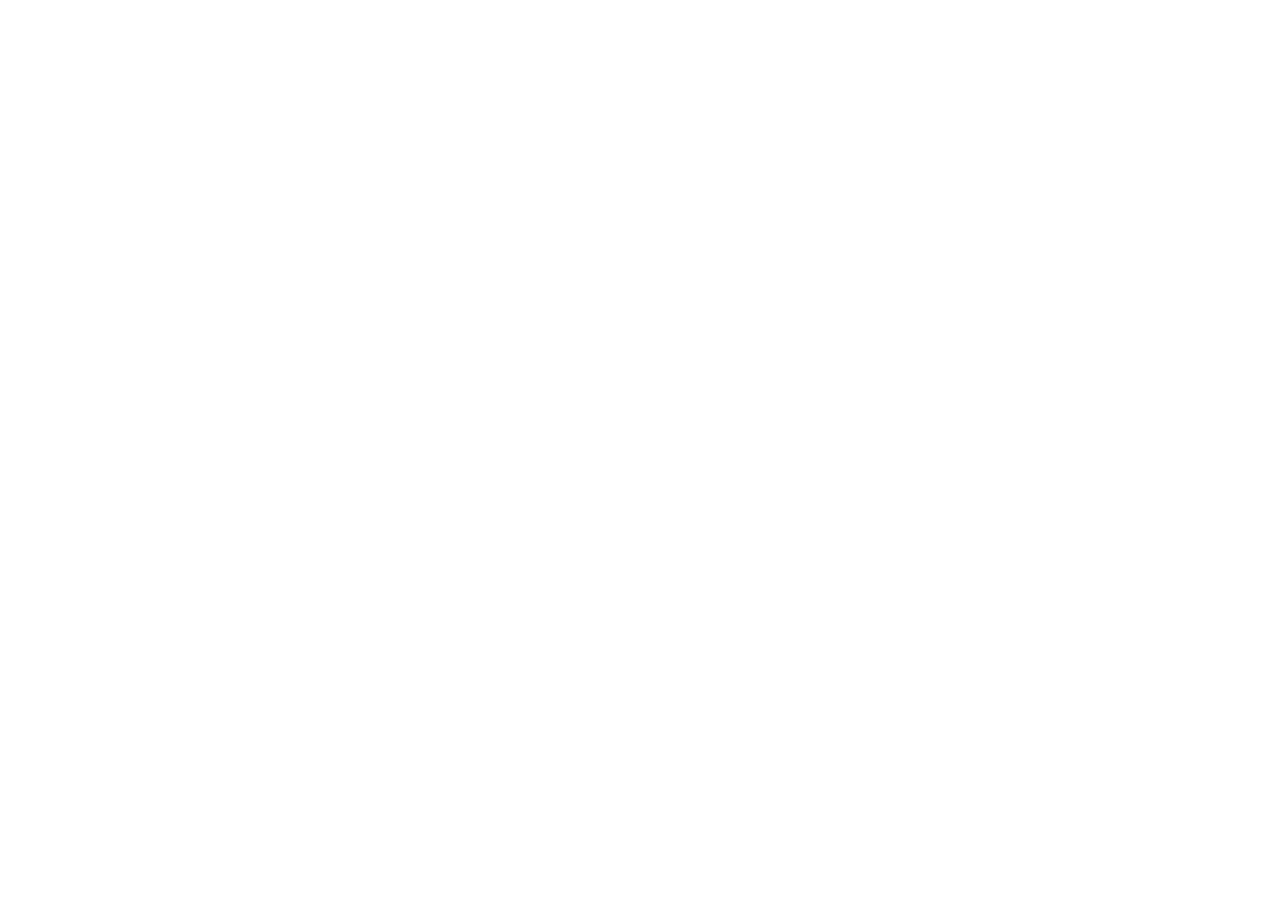
==== admin-dashboard.html @ 10f43ace "Added HTML and CSS file" ====
<!DOCTYPE html>
<html lang="en">
<head>
    <meta charset="UTF-8">
    <meta name="viewport" content="width=device-width, initial-scale=1.0">
    <title>Admin Dashboartd</title>
</head>
<body>
    
    
</body>
</html>
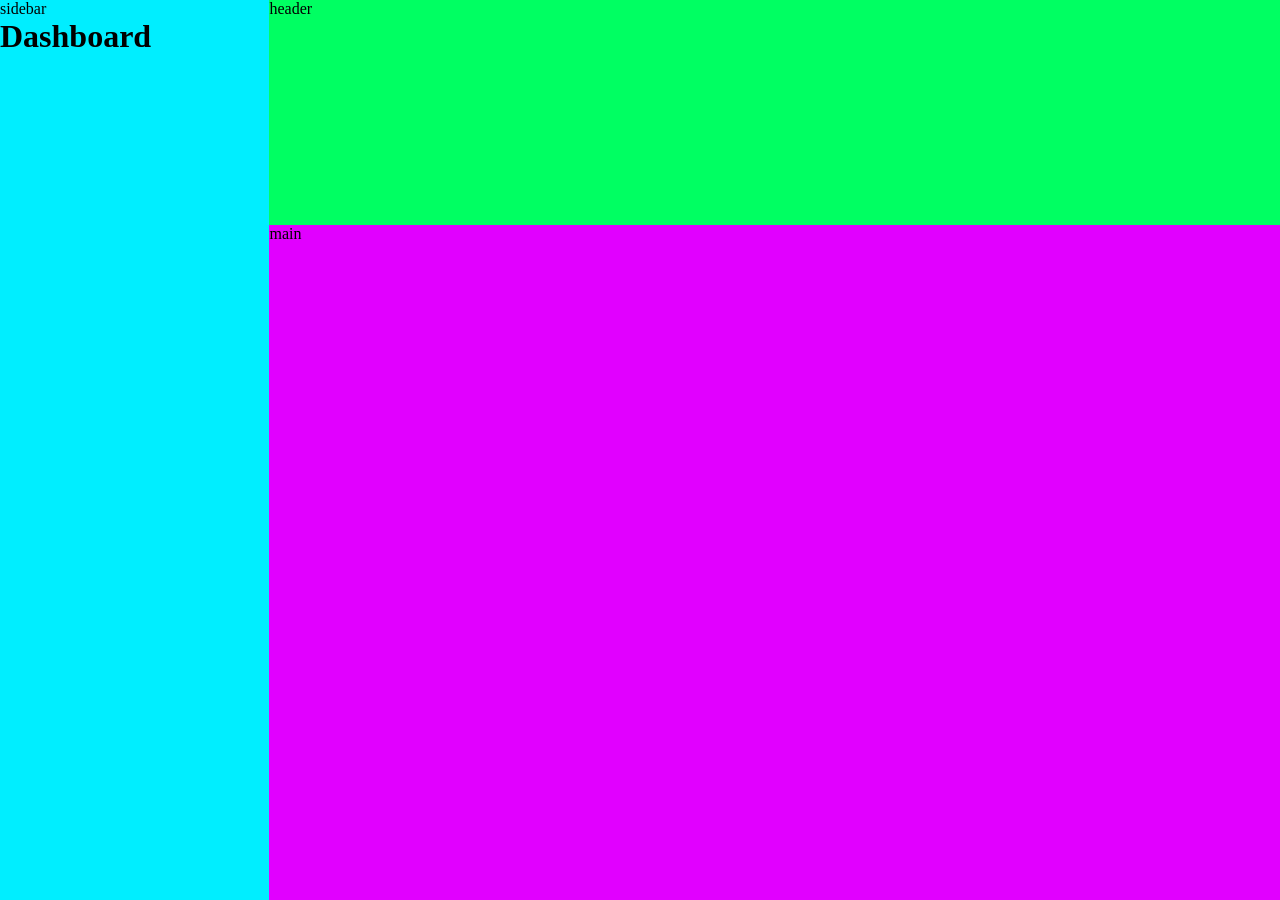
==== commit 03efa0d4: "Created main grid container and item" ====
--- a/admin-dashboard.html
+++ b/admin-dashboard.html
@@ -4,9 +4,15 @@
     <meta charset="UTF-8">
     <meta name="viewport" content="width=device-width, initial-scale=1.0">
     <title>Admin Dashboartd</title>
+    <link rel="stylesheet" href="style.css">
 </head>
 <body>
-    
-    
+    <div class="grid-container">
+        <div class="sidebar">sidebar
+            <h1>Dashboard</h1>
+        </div>
+        <div class="header">header</div>
+        <div class="main">main</div>
+    </div>
 </body>
 </html>
--- a/style.css
+++ b/style.css
@@ -0,0 +1,32 @@
+*{
+    margin: 0;
+    padding:0;
+}
+
+.grid-container{
+    display: grid;
+    height:100vh;
+    grid-template-columns: .8fr 3fr;
+    grid-template-rows: 1fr 3fr;
+    grid-template-areas: 
+    "sidebar header"
+    "sidebar main"
+    "sidebar main"
+    ;
+}
+
+.sidebar{
+    background: rgb(0, 238, 255);
+    grid-area: sidebar;
+}
+
+.header{
+    background: rgb(0, 255, 98);
+    grid-area: header;
+}
+
+.main{
+    background: rgb(225, 0, 255);
+    grid-area: main;
+
+}
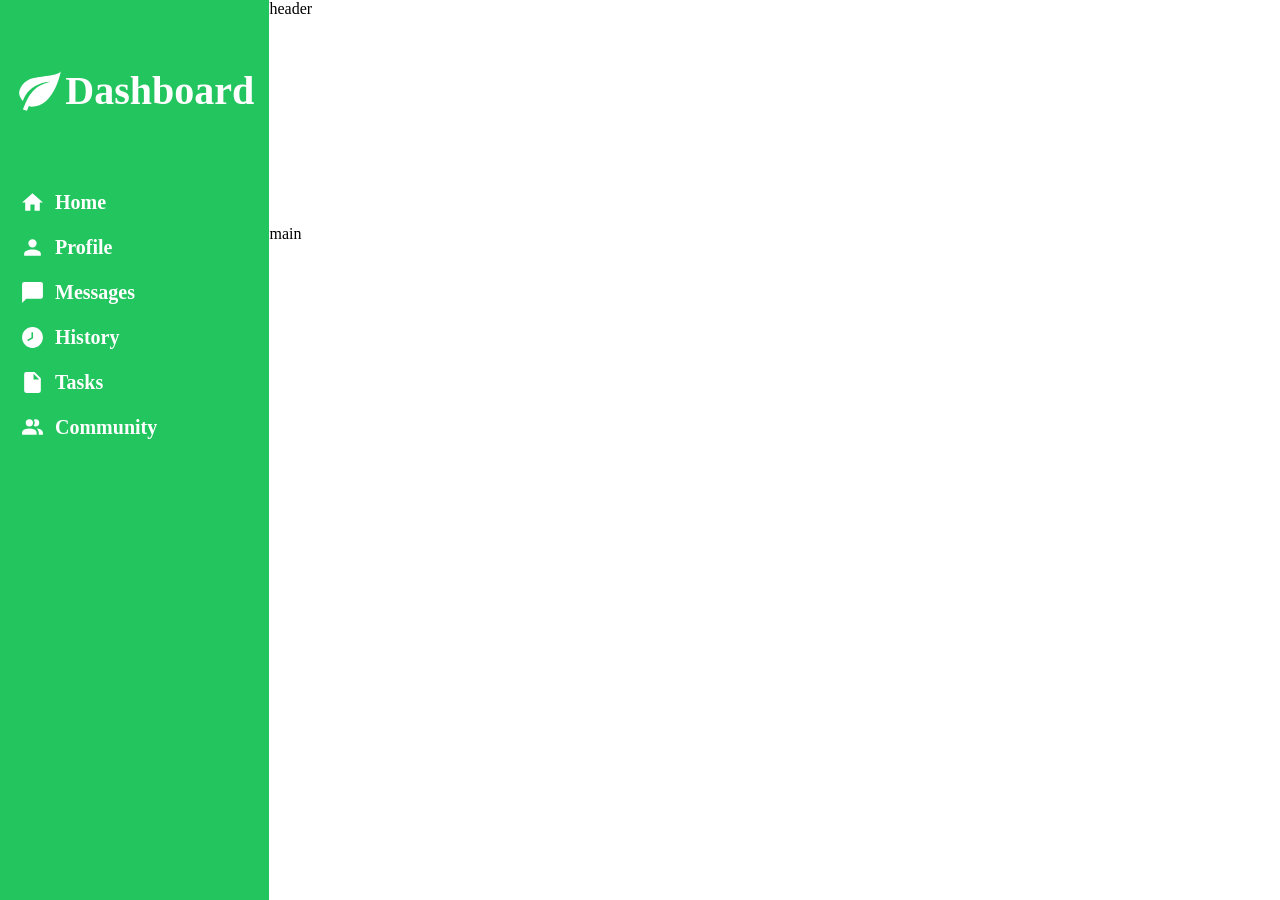
==== commit 0230e16c: "Added content and CSS styling to sidebar navigation section." ====
--- a/admin-dashboard.html
+++ b/admin-dashboard.html
@@ -8,8 +8,54 @@
 </head>
 <body>
     <div class="grid-container">
-        <div class="sidebar">sidebar
-            <h1>Dashboard</h1>
+        <div class="sidebar">
+            <div class="sidebar-header">
+                <img id="leaf" src="Images/leaf.svg" alt="Leaf Logo">
+                <h1>Dashboard</h1>
+            </div>
+            <div class="sidebar-nav-buttons">
+                <ul>
+                    <li>
+                        <a href="#">
+                            <img src="Images/home.svg">
+                            <h2>Home</h2>
+                        </a>
+                    </li>
+                    <li>
+                        <a href="#">
+                            <img src="Images/account.svg">
+                            <h2>Profile</h2>
+                        </a>
+                    </li>                    
+                    <li>
+                        <a href="#">
+                            <img src="Images/message.svg">
+                            <h2>Messages</h2>
+                        </a>
+                    </li>                    
+                    <li>
+                        <a href="#">
+                            <img src="Images/history.svg">
+                            <h2>History</h2>
+                        </a>
+                    </li>                    
+                    <li>
+                        <a href="#">
+                            <img src="Images/tasks.svg">
+                            <h2>Tasks</h2>
+                        </a>
+                    </li>                    
+                    <li>
+                        <a href="#">
+                            <img src="Images/account-multiple.svg">
+                            <h2>Community</h2>
+                        </a>
+                    </li>
+                </ul>
+            </div>
+            <div class="sidebar-nav-buttons2">
+
+            </div>
         </div>
         <div class="header">header</div>
         <div class="main">main</div>
--- a/style.css
+++ b/style.css
@@ -16,17 +16,58 @@
 }
 
 .sidebar{
-    background: rgb(0, 238, 255);
     grid-area: sidebar;
+    background-color: #22c55e;
+    display: grid;
+    grid-template-rows: .5fr 1fr 1fr;
+}
+
+.sidebar h1{
+    color: white;
+    font-size: 40px;
+}
+
+.sidebar-header{
+    display: flex;
+    align-items: center;
+    justify-content: center;
+}
+
+#leaf{
+    height: 50px;
+    width: 50px;
+    filter: brightness(0) saturate(100%) invert(95%) sepia(95%) saturate(20%) hue-rotate(302deg) brightness(105%) contrast(105%);
+}
+
+.sidebar-nav-buttons a{
+    display: flex;
+    text-decoration: none;
+    justify-content: flex-start;
+    align-items: center;
+    padding: 10px;
+    padding-left: 20px;
+}
+
+.sidebar-nav-buttons a:hover{
+    background-color: #16a34a;
+}
+
+.sidebar-nav-buttons h2{
+    color: white;
+    font-size: 20px;
+}
+
+.sidebar-nav-buttons img{
+    height: 25px;
+    width: 25px;
+    filter: brightness(0) saturate(100%) invert(95%) sepia(95%) saturate(20%) hue-rotate(302deg) brightness(105%) contrast(105%);
+    padding-right: 10px;
 }
 
 .header{
-    background: rgb(0, 255, 98);
     grid-area: header;
 }
 
 .main{
-    background: rgb(225, 0, 255);
     grid-area: main;
-
 }
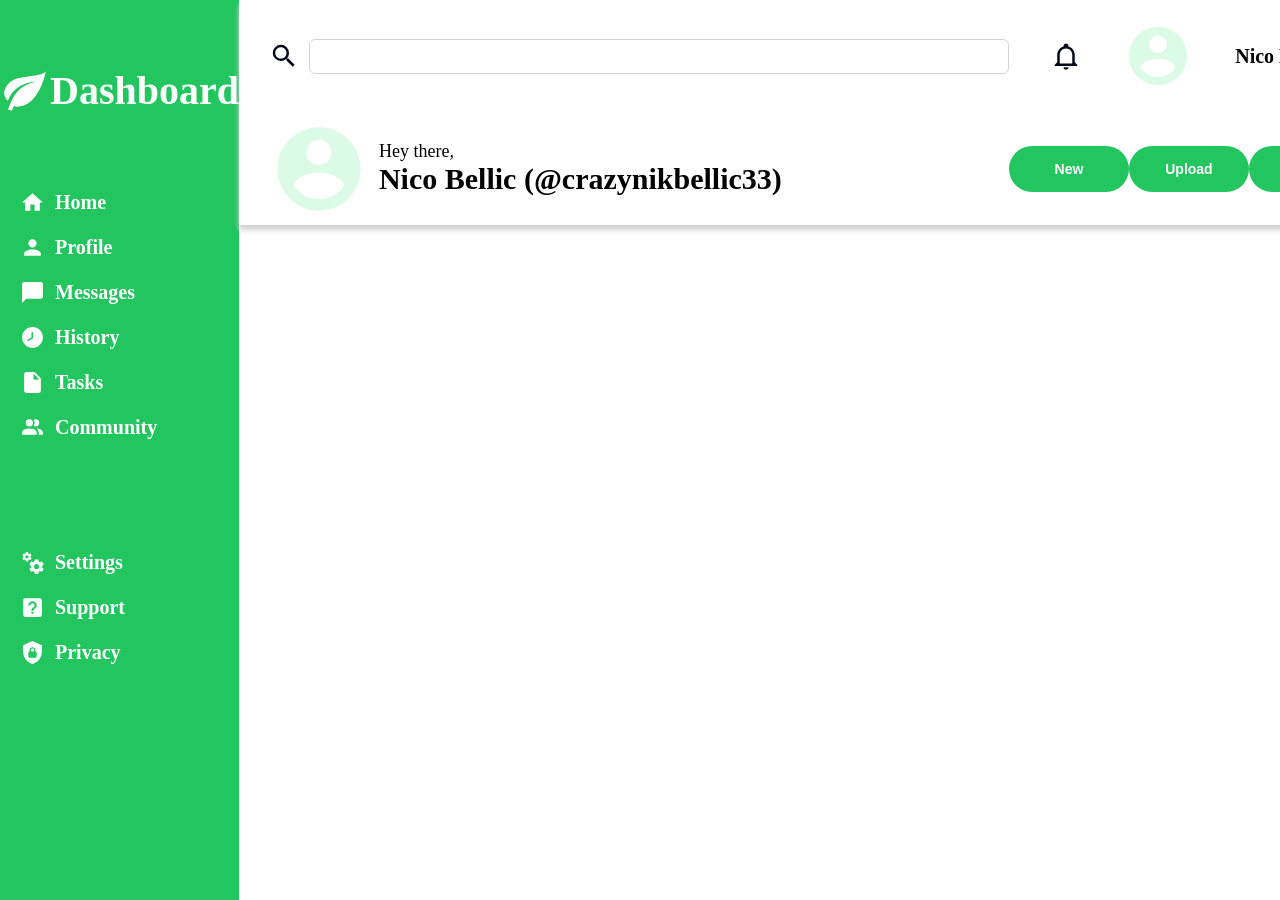
==== commit 42b96ef6: "Completed header portion of dashboard, added styling, and new images for icons" ====
--- a/admin-dashboard.html
+++ b/admin-dashboard.html
@@ -54,11 +54,52 @@
                 </ul>
             </div>
             <div class="sidebar-nav-buttons2">
-
+                <ul>
+                    <li>
+                        <a href="#">
+                            <img src="Images/settings.svg">
+                            <h2>Settings</h2>
+                        </a>
+                    </li>
+                    <li>
+                        <a href="#">
+                            <img src="Images/support.svg">
+                            <h2>Support</h2>
+                        </a>
+                    </li>                    
+                    <li>
+                        <a href="#">
+                            <img src="Images/privacy.svg">
+                            <h2>Privacy</h2>
+                        </a>
+                    </li>                    
+                </ul>
             </div>
         </div>
-        <div class="header">header</div>
-        <div class="main">main</div>
+        <div class="header">
+            <div class="search">
+                <img src="Images/search.svg">
+                <input type="search" id="site-search" name="q"/>
+            </div>
+            <div class="notifications">
+                <img src="Images/notification.svg">
+                <img id="profile-pic" src="Images/profile-pic.svg">
+                <h3>Nico Bellic</h3>
+            </div>
+            <div class="greeting">
+                <img id="profile-pic-greeting" src="Images/profile-pic.svg">
+                <div class="greeting-text">
+                    <p>Hey there,</p>
+                    <h3>Nico Bellic (@crazynikbellic33)</h3>
+                </div>
+            </div>
+            <div class="action-buttons">
+                <button>New</button>
+                <button>Upload</button>
+                <button>Share</button>
+            </div>
+        </div>
+        <div class="main"></div>
     </div>
 </body>
 </html>
--- a/style.css
+++ b/style.css
@@ -6,7 +6,7 @@
 .grid-container{
     display: grid;
     height:100vh;
-    grid-template-columns: .8fr 3fr;
+    grid-template-columns: .6fr 3fr;
     grid-template-rows: 1fr 3fr;
     grid-template-areas: 
     "sidebar header"
@@ -20,6 +20,7 @@
     background-color: #22c55e;
     display: grid;
     grid-template-rows: .5fr 1fr 1fr;
+    z-index: 1;
 }
 
 .sidebar h1{
@@ -64,10 +65,138 @@
     padding-right: 10px;
 }
 
+.sidebar-nav-buttons2 a{
+    display: flex;
+    text-decoration: none;
+    justify-content: flex-start;
+    align-items: center;
+    padding: 10px;
+    padding-left: 20px;
+}
+
+.sidebar-nav-buttons2 a:hover{
+    background-color: #16a34a;
+}
+
+.sidebar-nav-buttons2 h2{
+    color: white;
+    font-size: 20px;
+}
+
+.sidebar-nav-buttons2 img{
+    height: 25px;
+    width: 25px;
+    filter: brightness(0) saturate(100%) invert(95%) sepia(95%) saturate(20%) hue-rotate(302deg) brightness(105%) contrast(105%);
+    padding-right: 10px;
+}
+
 .header{
     grid-area: header;
-}
+    display: grid;
+    grid-template-columns: 2fr 1fr;
+    grid-template-rows: 1fr 1fr;
+    box-shadow: 0px 5px 5px #d1d1d1;
+    z-index: 2;
+}
+
+.search{
+    display: flex;
+    justify-content: flex-start;
+    align-items: center;
+    padding-left: 30px;
+}
+
+.search img{
+    height: 30px;
+    width: 30px;
+    filter: invert(6%) sepia(9%) saturate(4866%) hue-rotate(192deg) brightness(91%) contrast(106%);
+    padding-right: 10px;
+}
+
+#site-search{
+    height: 35px;
+    width: 700px;
+    border-radius: 6px;
+    border: 1px solid #d1d5db;
+    padding-left: 10px;
+}
+
+#site-search:hover{
+    border: 1px solid #6b7280;
+}
+
+.notifications{
+    display: flex;
+    justify-content: space-evenly;
+    align-items: center;
+}
+
+.notifications img{
+    height: 30px;
+    width: 30px;
+    filter: invert(6%) sepia(9%) saturate(4866%) hue-rotate(192deg) brightness(91%) contrast(106%);
+}
+
+#profile-pic{
+    height: 70px;
+    width: 70px;
+    filter: invert(86%) sepia(16%) saturate(227%) hue-rotate(88deg) brightness(106%) contrast(102%);
+}
+
+.notifications h3{
+    font-size: 20px;
+}
+
+.greeting{
+    display: flex;
+    justify-content: flex-start;
+    align-items: center;
+}
+
+.greeting-text{
+    display: flex;
+    flex-direction: column;
+}
+
+.greeting-text p{
+    font-size: 18px;
+}
+
+#profile-pic-greeting{
+    height: 100px;
+    width: 100px;
+    filter: invert(86%) sepia(16%) saturate(227%) hue-rotate(88deg) brightness(106%) contrast(102%);
+    padding-left: 30px;
+    padding-right: 10px;
+}
+
+.greeting h3{
+    font-size: 30px;
+}
+
+.action-buttons{
+    display: flex;
+    justify-content: space-evenly;
+    align-items: center;
+}
+
+.action-buttons button{
+    background-color: #22c55e;
+    padding: 15px;
+    border: none;
+    border-radius: 100px;
+    width: 120px;
+    color: white;
+    font-size: 14px;
+    font-weight: bold;
+}
+
+.action-buttons button:hover{
+    background-color: #16a34a;
+}
+
 
 .main{
     grid-area: main;
+    background-color: white;
 }
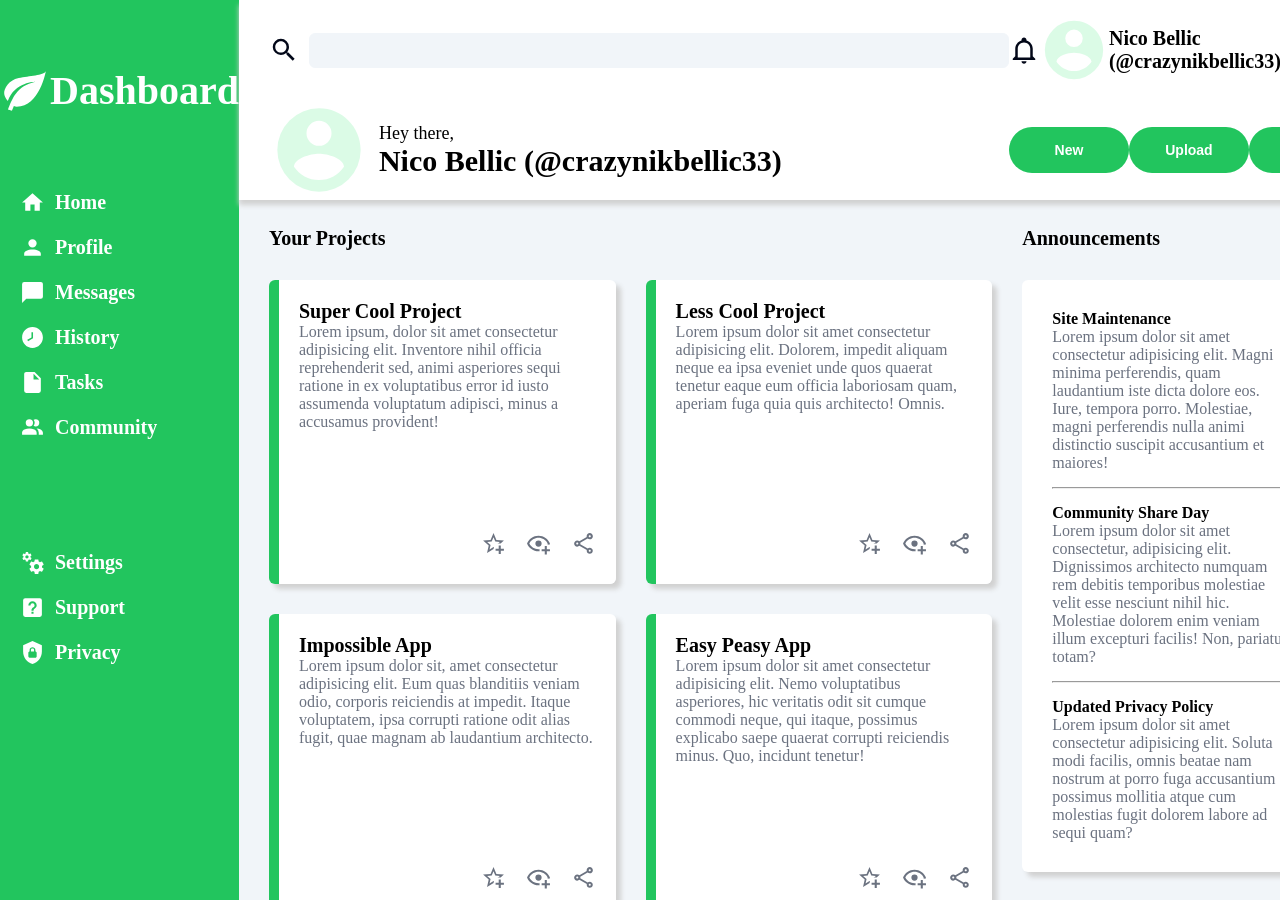
==== commit 0f1a3d6e: "Finished main section by adding project, announcements and trending content as well as adding stylin" ====
--- a/admin-dashboard.html
+++ b/admin-dashboard.html
@@ -84,7 +84,7 @@
             <div class="notifications">
                 <img src="Images/notification.svg">
                 <img id="profile-pic" src="Images/profile-pic.svg">
-                <h3>Nico Bellic</h3>
+                <h3>Nico Bellic (@crazynikbellic33)</h3>
             </div>
             <div class="greeting">
                 <img id="profile-pic-greeting" src="Images/profile-pic.svg">
@@ -99,7 +99,129 @@
                 <button>Share</button>
             </div>
         </div>
-        <div class="main"></div>
+        <div class="main">
+            <div class="projects">
+                <h3>Your Projects</h3>
+                <div class="cards">
+                    <div class="title-description">
+                        <h3>Super Cool Project</h3>
+                        <p>Lorem ipsum, dolor sit amet consectetur adipisicing elit. Inventore nihil officia reprehenderit sed, animi asperiores sequi ratione in ex voluptatibus error id iusto assumenda voluptatum adipisci, minus a accusamus provident!</p>
+                    </div>
+                    <div class="icons">
+                        <img src="Images/star.svg">
+                        <img src="Images/eye.svg">
+                        <img src="Images/share.svg">
+                    </div>
+                </div>
+                <div class="cards">
+                    <div class="title-description">
+                        <h3>Less Cool Project</h3>
+                        <p>Lorem ipsum dolor sit amet consectetur adipisicing elit. Dolorem, impedit aliquam neque ea ipsa eveniet unde quos quaerat tenetur eaque eum officia laboriosam quam, aperiam fuga quia quis architecto! Omnis.</p>
+                    </div>
+                    <div class="icons">
+                        <img src="Images/star.svg">
+                        <img src="Images/eye.svg">
+                        <img src="Images/share.svg">
+                    </div>
+                </div>
+                <div class="cards">
+                    <div class="title-description">
+                        <h3>Impossible App</h3>
+                        <p>Lorem ipsum dolor sit, amet consectetur adipisicing elit. Eum quas blanditiis veniam odio, corporis reiciendis at impedit. Itaque voluptatem, ipsa corrupti ratione odit alias fugit, quae magnam ab laudantium architecto.</p>
+                    </div>
+                    <div class="icons">
+                        <img src="Images/star.svg">
+                        <img src="Images/eye.svg">
+                        <img src="Images/share.svg">
+                    </div>
+                </div>
+                <div class="cards">
+                    <div class="title-description">
+                        <h3>Easy Peasy App</h3>
+                        <p>Lorem ipsum dolor sit amet consectetur adipisicing elit. Nemo voluptatibus asperiores, hic veritatis odit sit cumque commodi neque, qui itaque, possimus explicabo saepe quaerat corrupti reiciendis minus. Quo, incidunt tenetur!</p>
+                    </div>
+                    <div class="icons">
+                        <img src="Images/star.svg">
+                        <img src="Images/eye.svg">
+                        <img src="Images/share.svg">
+                    </div>
+                </div>
+                <div class="cards">
+                    <div class="title-description">
+                        <h3>Ad Blocker</h3>
+                        <p>Lorem ipsum dolor sit, amet consectetur adipisicing elit. Beatae accusantium, odio adipisci corrupti veniam, incidunt suscipit dolor atque quasi vel rem ab tempora minima eaque porro harum assumenda nesciunt blanditiis?</p>
+                    </div>
+                    <div class="icons">
+                        <img src="Images/star.svg">
+                        <img src="Images/eye.svg">
+                        <img src="Images/share.svg">
+                    </div>
+                </div>
+                <div class="cards">
+                    <div class="title-description">
+                        <h3>Money Maker</h3>
+                        <p>Lorem ipsum dolor sit amet consectetur adipisicing elit. Exercitationem minima recusandae iste magni ex dolore perferendis non vitae ad nisi nobis enim nihil, sint necessitatibus excepturi doloremque repudiandae! Veritatis, quae.</p>
+                    </div>
+                    <div class="icons">
+                        <img src="Images/star.svg">
+                        <img src="Images/eye.svg">
+                        <img src="Images/share.svg">
+                    </div>
+                </div>
+            </div>
+            <div class="announcements">
+                <h3>Announcements</h3>
+                <div class="announcement-card">
+                    <div class="announcement-description">
+                        <h4>Site Maintenance</h4>
+                        <p>Lorem ipsum dolor sit amet consectetur adipisicing elit. Magni minima perferendis, quam laudantium iste dicta dolore eos. Iure, tempora porro. Molestiae, magni perferendis nulla animi distinctio suscipit accusantium et maiores!</p>
+                    </div>
+                    <hr>
+                    <div class="announcement-description">
+                        <h4>Community Share Day</h4>
+                        <p>Lorem ipsum dolor sit amet consectetur, adipisicing elit. Dignissimos architecto numquam rem debitis temporibus molestiae velit esse nesciunt nihil hic. Molestiae dolorem enim veniam illum excepturi facilis! Non, pariatur totam?</p>
+                    </div>
+                    <hr>
+                    <div class="announcement-description">
+                        <h4>Updated Privacy Policy</h4>
+                        <p>Lorem ipsum dolor sit amet consectetur adipisicing elit. Soluta modi facilis, omnis beatae nam nostrum at porro fuga accusantium possimus mollitia atque cum molestias fugit dolorem labore ad sequi quam?</p>
+                    </div>
+                </div>
+            </div>
+            <div class="trending">
+                <h3>Trending</h3>
+                <div class="topics">
+                    <div class="trending-topic">
+                        <img src="Images/profile-pic.svg">
+                        <div class="topic-description">
+                            <h4>@tegan</h4>
+                            <p>World Peace Builder</p>
+                        </div>
+                    </div>
+                    <div class="trending-topic">
+                        <img src="Images/profile-pic.svg">
+                        <div class="topic-description">
+                            <h4>@morgan</h4>
+                            <p>Super Cool Project</p>
+                        </div>
+                    </div>
+                    <div class="trending-topic">
+                        <img src="Images/profile-pic.svg">
+                        <div class="topic-description">
+                            <h4>@kendall</h4>
+                            <p>Life Changing App</p>
+                        </div>
+                    </div>
+                    <div class="trending-topic">
+                        <img src="Images/profile-pic.svg">
+                        <div class="topic-description">
+                            <h4>@alex</h4>
+                            <p>No traffic maker</p>
+                        </div>
+                    </div>
+                </div>
+            </div>
+        </div>
     </div>
 </body>
 </html>
--- a/style.css
+++ b/style.css
@@ -3,11 +3,38 @@
     padding:0;
 }
 
+body {
+    --sb-track-color: #ffffff;
+    --sb-thumb-color: #e4e4e4;
+    --sb-size: 14px;
+  }
+  
+body::-webkit-scrollbar {
+    width: var(--sb-size);
+}
+  
+body::-webkit-scrollbar-track {
+    background: var(--sb-track-color);
+    border-radius: 3px;
+}
+  
+body::-webkit-scrollbar-thumb {
+    background: var(--sb-thumb-color);
+    border-radius: 3px;
+}
+  
+@supports not selector(::-webkit-scrollbar) {
+    body {
+        scrollbar-color: var(--sb-thumb-color)
+                       var(--sb-track-color);
+    }
+}
+
 .grid-container{
     display: grid;
     height:100vh;
     grid-template-columns: .6fr 3fr;
-    grid-template-rows: 1fr 3fr;
+    grid-template-rows: .6fr 3fr;
     grid-template-areas: 
     "sidebar header"
     "sidebar main"
@@ -117,7 +144,8 @@
     height: 35px;
     width: 700px;
     border-radius: 6px;
-    border: 1px solid #d1d5db;
+    border: 1px solid #f1f5f9;
+    background-color: #f1f5f9;
     padding-left: 10px;
 }
 
@@ -198,5 +226,149 @@
 
 .main{
     grid-area: main;
+    background-color: #f1f5f9;
+    display: grid;
+    grid-template-columns: 2fr 1fr;
+    grid-template-rows: 1fr 1fr;
+    grid-template-areas:
+    "projects announcements"
+    "projects trending";
+    overflow-y: scroll;
+}
+
+::-webkit-scrollbar{
+    width: 10px;
+}
+
+.projects{
+    display: grid;
+    grid-area: projects;
+    grid-template-columns: 1fr 1fr;
+    grid-template-rows: 50px 1fr 1fr 1fr;
+    grid-template-areas: 
+    "project project"
+    ;
+    gap: 30px;
+    padding-left: 30px;
+}
+
+.projects h3{
+    grid-area: project;
+    display: flex;
+    justify-content: flex-start;
+    align-items:flex-end;
+    font-size: 20px;
+}
+
+.cards{
+    display: grid;
+    grid-template-columns: 1fr;
+    grid-template-rows: 1fr .4fr;
+    border-radius: 6px;
+    background: linear-gradient(to right, #22c55e 0%, #22c55e 3%, white 3%, white 90%);
+    padding-left: 30px;
+    padding-top: 20px;
+    padding-right: 20px;
+    box-shadow: 5px 5px 5px #d1d1d1;
+}
+
+.title-description p{
+    color: #6b7280;
+}
+
+.icons{
+    display: flex;
+    align-items: center;
+    justify-content: flex-end;
+}
+
+.icons img{
+    height: 25px;
+    width: 25px;
+    filter: brightness(0) saturate(100%) invert(43%) sepia(19%) saturate(282%) hue-rotate(181deg) brightness(98%) contrast(90%);
+    padding-left: 20px;
+}
+
+.announcements{
+    grid-area: announcements;
+    display: grid;
+    grid-template-columns: 1fr;
+    grid-template-rows: 50px 1fr;
+    padding-left: 30px;
+    padding-right: 50px;
+    gap: 30px;
+}
+
+.announcements h3{
+    display: flex;
+    justify-content: flex-start;
+    align-items:flex-end;
+    font-size: 20px;
+}
+
+.announcement-card{
+    display: flex;
+    flex-direction: column;
     background-color: white;
+    border-radius: 6px;
+    padding: 30px;
+    box-shadow: 5px 5px 5px #d1d1d1;
+}
+
+.announcement-card p{
+    color: #6b7280;
+}
+
+.announcement-card hr{
+    margin-top: 15px;
+    margin-bottom: 15px;
+    color: #6b7280;
+}
+
+.trending{
+    display: grid;
+    grid-template-columns: 1fr;
+    grid-template-rows: 50px 1fr;
+    padding-left: 30px;
+    padding-right: 50px;
+    gap: 30px;
+}
+
+.trending h3{
+    display: flex;
+    justify-content: flex-start;
+    align-items:flex-end;
+    font-size: 20px;   
+}
+
+.topics{
+    display: flex;
+    flex-direction: column;
+    align-items: flex-start;
+    justify-content: space-evenly;
+    background-color: white;
+    border-radius: 6px;
+    padding: 30px;
+    box-shadow: 5px 5px 5px #d1d1d1;
+}
+
+.topics img{
+    height: 60px;
+    width: 60px;
+    filter: invert(86%) sepia(16%) saturate(227%) hue-rotate(88deg) brightness(106%) contrast(102%);
+}
+
+.trending-topic{
+    display: flex;
+}
+
+.topic-description{
+    display: flex;
+    flex-direction: column;
+    justify-content: center;
+    padding-left: 20px;
+}
+
+.topic-description p{
+    color: #6b7280;
 }
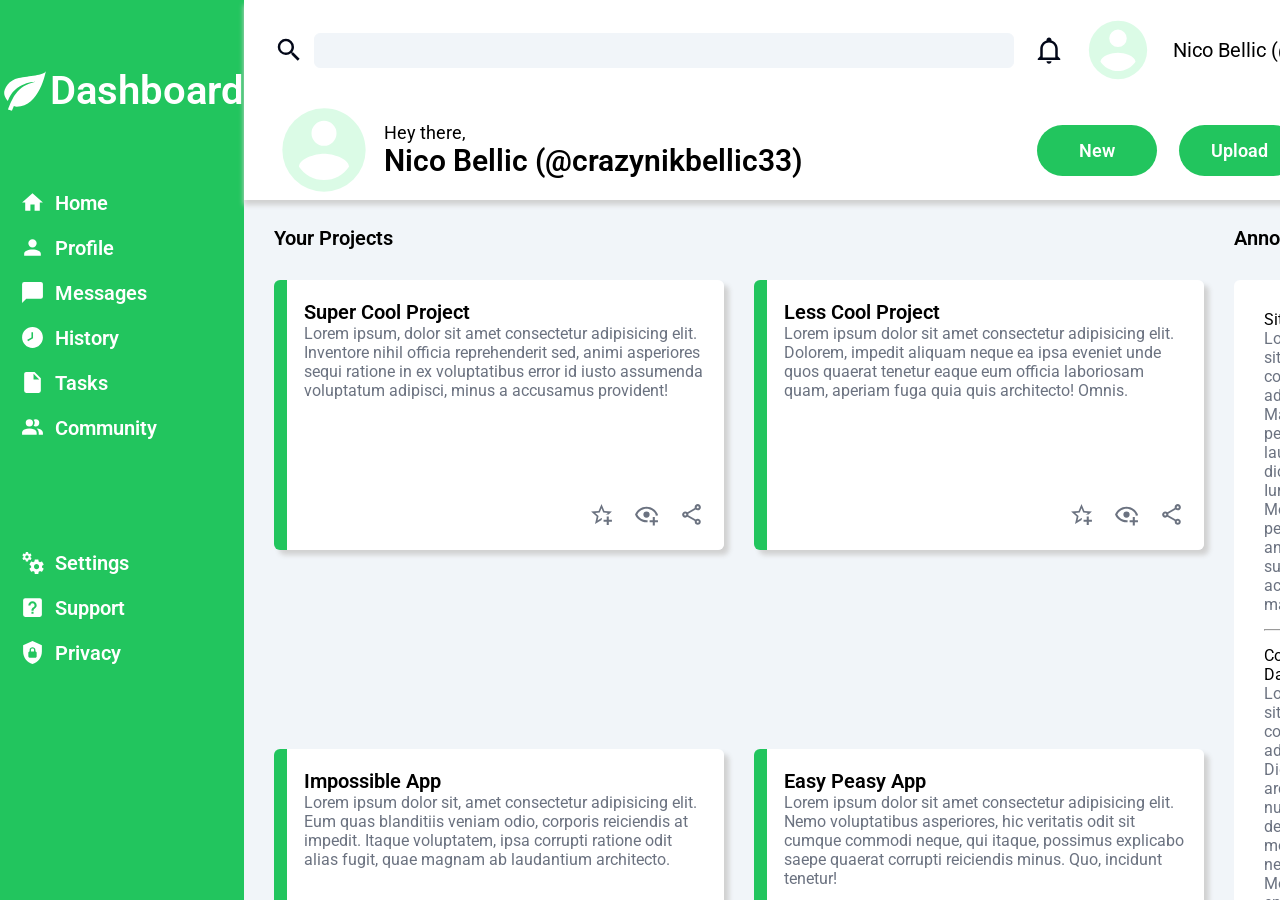
==== commit 3877dff5: "Changed font and added scrollbar to main section" ====
--- a/admin-dashboard.html
+++ b/admin-dashboard.html
@@ -5,6 +5,9 @@
     <meta name="viewport" content="width=device-width, initial-scale=1.0">
     <title>Admin Dashboartd</title>
     <link rel="stylesheet" href="style.css">
+    <link rel="preconnect" href="https://fonts.googleapis.com">
+    <link rel="preconnect" href="https://fonts.gstatic.com" crossorigin>
+    <link href="https://fonts.googleapis.com/css2?family=Roboto:ital,wght@0,100;0,300;0,400;0,500;0,700;0,900;1,100;1,300;1,400;1,500;1,700;1,900&family=Rubik+Doodle+Shadow&display=swap" rel="stylesheet">
 </head>
 <body>
     <div class="grid-container">
--- a/style.css
+++ b/style.css
@@ -1,33 +1,9 @@
 *{
     margin: 0;
     padding:0;
-}
-
-body {
-    --sb-track-color: #ffffff;
-    --sb-thumb-color: #e4e4e4;
-    --sb-size: 14px;
-  }
-  
-body::-webkit-scrollbar {
-    width: var(--sb-size);
-}
-  
-body::-webkit-scrollbar-track {
-    background: var(--sb-track-color);
-    border-radius: 3px;
-}
-  
-body::-webkit-scrollbar-thumb {
-    background: var(--sb-thumb-color);
-    border-radius: 3px;
-}
-  
-@supports not selector(::-webkit-scrollbar) {
-    body {
-        scrollbar-color: var(--sb-thumb-color)
-                       var(--sb-track-color);
-    }
+    font-family: "Roboto", sans-serif;
+    font-weight: 400;
+    font-style: normal;
 }
 
 .grid-container{
@@ -53,6 +29,7 @@
 .sidebar h1{
     color: white;
     font-size: 40px;
+    font-weight: 600;
 }
 
 .sidebar-header{
@@ -83,6 +60,7 @@
 .sidebar-nav-buttons h2{
     color: white;
     font-size: 20px;
+    font-weight: 600;
 }
 
 .sidebar-nav-buttons img{
@@ -108,6 +86,7 @@
 .sidebar-nav-buttons2 h2{
     color: white;
     font-size: 20px;
+    font-weight: 600;
 }
 
 .sidebar-nav-buttons2 img{
@@ -157,6 +136,7 @@
     display: flex;
     justify-content: space-evenly;
     align-items: center;
+    width: 450px;
 }
 
 .notifications img{
@@ -200,12 +180,14 @@
 
 .greeting h3{
     font-size: 30px;
+    font-weight: 600;
 }
 
 .action-buttons{
     display: flex;
     justify-content: space-evenly;
     align-items: center;
+    width: 450px;
 }
 
 .action-buttons button{
@@ -215,8 +197,8 @@
     border-radius: 100px;
     width: 120px;
     color: white;
-    font-size: 14px;
-    font-weight: bold;
+    font-size: 18px;
+    font-weight: 600;
 }
 
 .action-buttons button:hover{
@@ -238,6 +220,15 @@
 
 ::-webkit-scrollbar{
     width: 10px;
+}
+
+::-webkit-scrollbar-track{
+    background: transparent;
+}
+
+::-webkit-scrollbar-thumb{
+    background-color: #797979;
+    border-radius: 6px;
 }
 
 .projects{
@@ -258,6 +249,7 @@
     justify-content: flex-start;
     align-items:flex-end;
     font-size: 20px;
+    font-weight: 600;
 }
 
 .cards{
@@ -270,6 +262,8 @@
     padding-top: 20px;
     padding-right: 20px;
     box-shadow: 5px 5px 5px #d1d1d1;
+    height: 250px;
+    width: 400px;
 }
 
 .title-description p{
@@ -304,6 +298,7 @@
     justify-content: flex-start;
     align-items:flex-end;
     font-size: 20px;
+    font-weight: 600;
 }
 
 .announcement-card{
@@ -338,7 +333,8 @@
     display: flex;
     justify-content: flex-start;
     align-items:flex-end;
-    font-size: 20px;   
+    font-size: 20px;
+    font-weight: 600;
 }
 
 .topics{
@@ -350,11 +346,12 @@
     border-radius: 6px;
     padding: 30px;
     box-shadow: 5px 5px 5px #d1d1d1;
+    height: 200px;
 }
 
 .topics img{
-    height: 60px;
-    width: 60px;
+    height: 50px;
+    width: 50px;
     filter: invert(86%) sepia(16%) saturate(227%) hue-rotate(88deg) brightness(106%) contrast(102%);
 }
 
